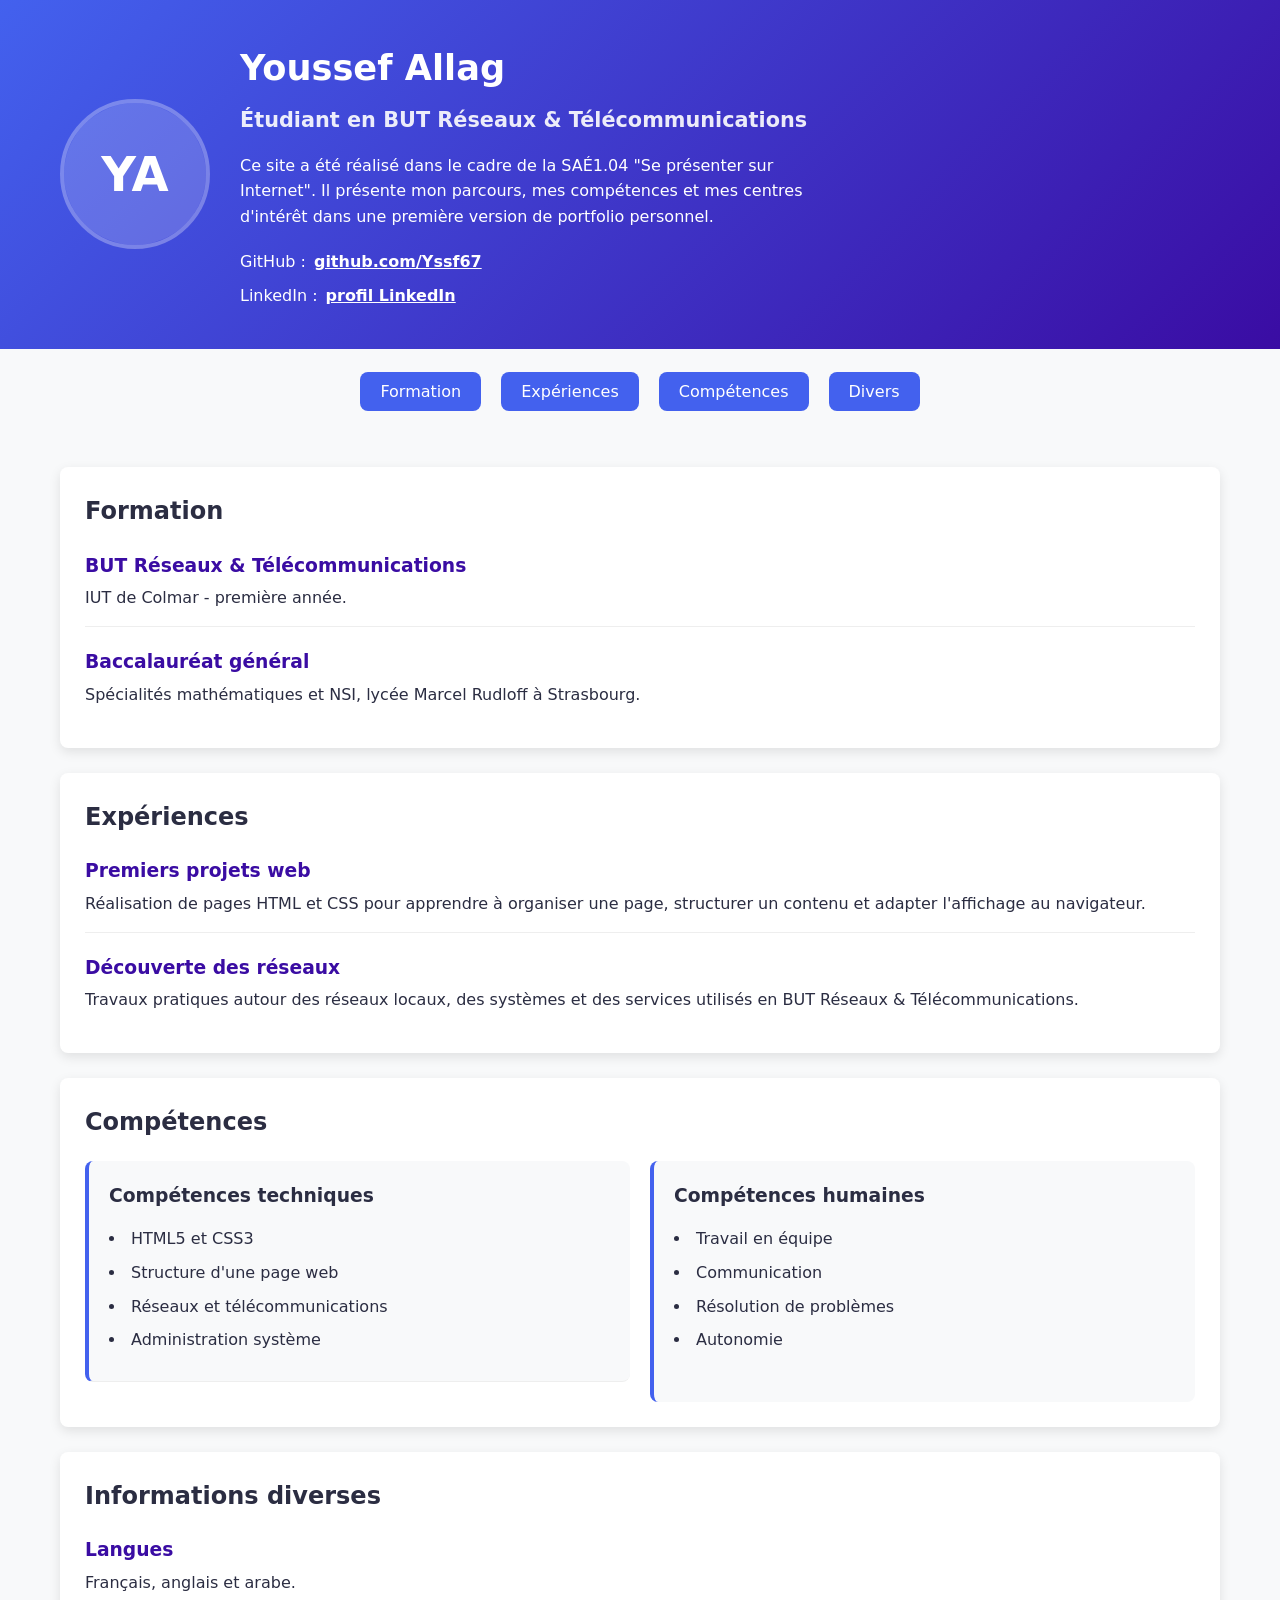
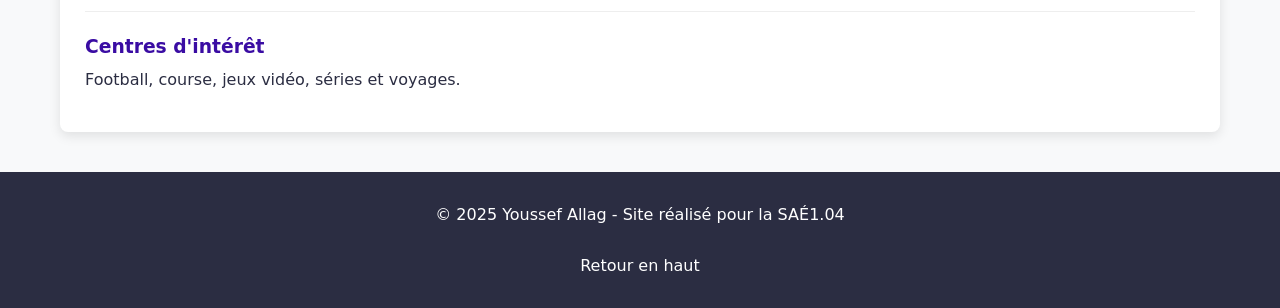
==== assets/sites/sae104/index.html @ 1b50af47 "Ajouter le lien vers le site SAE104" ====
<!doctype html>
<html lang="fr">
<head>
  <meta charset="UTF-8">
  <meta name="viewport" content="width=device-width, initial-scale=1.0">
  <meta name="author" content="Youssef Allag">
  <meta name="description" content="Site de présentation réalisé pour la SAÉ1.04 : se présenter sur Internet.">
  <title>Youssef Allag - Site SAÉ1.04</title>
  <link rel="stylesheet" href="style.css">
</head>
<body>
  <header id="accueil">
    <div class="container">
      <div class="header-content">
        <div class="photo-container" aria-hidden="true">
          <span>YA</span>
        </div>
        <div class="header-text">
          <h1>Youssef Allag</h1>
          <h2>Étudiant en BUT Réseaux & Télécommunications</h2>
          <p>
            Ce site a été réalisé dans le cadre de la SAÉ1.04 "Se présenter sur Internet".
            Il présente mon parcours, mes compétences et mes centres d'intérêt dans une première
            version de portfolio personnel.
          </p>
          <div class="contact-info">
            <p>GitHub : <a href="https://github.com/Yssf67" target="_blank" rel="noreferrer">github.com/Yssf67</a></p>
            <p>LinkedIn : <a href="https://www.linkedin.com/in/youssef-allag-641799397/" target="_blank" rel="noreferrer">profil LinkedIn</a></p>
          </div>
        </div>
      </div>
    </div>
  </header>

  <main class="container">
    <nav class="main-nav" aria-label="Navigation du site SAÉ1.04">
      <ul>
        <li><a href="#formation">Formation</a></li>
        <li><a href="#experiences">Expériences</a></li>
        <li><a href="#competences">Compétences</a></li>
        <li><a href="#divers">Divers</a></li>
      </ul>
    </nav>

    <section id="formation">
      <h2>Formation</h2>
      <article>
        <h3>BUT Réseaux & Télécommunications</h3>
        <p>IUT de Colmar - première année.</p>
      </article>
      <article>
        <h3>Baccalauréat général</h3>
        <p>Spécialités mathématiques et NSI, lycée Marcel Rudloff à Strasbourg.</p>
      </article>
    </section>

    <section id="experiences">
      <h2>Expériences</h2>
      <article>
        <h3>Premiers projets web</h3>
        <p>
          Réalisation de pages HTML et CSS pour apprendre à organiser une page,
          structurer un contenu et adapter l'affichage au navigateur.
        </p>
      </article>
      <article>
        <h3>Découverte des réseaux</h3>
        <p>
          Travaux pratiques autour des réseaux locaux, des systèmes et des services
          utilisés en BUT Réseaux & Télécommunications.
        </p>
      </article>
    </section>

    <section id="competences">
      <h2>Compétences</h2>
      <div class="skills-grid">
        <article class="skill-category">
          <h3>Compétences techniques</h3>
          <ul>
            <li>HTML5 et CSS3</li>
            <li>Structure d'une page web</li>
            <li>Réseaux et télécommunications</li>
            <li>Administration système</li>
          </ul>
        </article>
        <article class="skill-category">
          <h3>Compétences humaines</h3>
          <ul>
            <li>Travail en équipe</li>
            <li>Communication</li>
            <li>Résolution de problèmes</li>
            <li>Autonomie</li>
          </ul>
        </article>
      </div>
    </section>

    <section id="divers">
      <h2>Informations diverses</h2>
      <article>
        <h3>Langues</h3>
        <p>Français, anglais et arabe.</p>
      </article>
      <article>
        <h3>Centres d'intérêt</h3>
        <p>Football, course, jeux vidéo, séries et voyages.</p>
      </article>
    </section>
  </main>

  <footer>
    <div class="container">
      <div class="footer-content">
        <p>&copy; 2025 Youssef Allag - Site réalisé pour la SAÉ1.04</p>
        <a href="#accueil" class="back-to-top">Retour en haut</a>
      </div>
    </div>
  </footer>
</body>
</html>
---- assets/sites/sae104/style.css ----
/* Variables et reset simplifiées */
:root {
    --primary: #4361ee;
    --secondary: #3a0ca3;
    --dark: #2b2d42;
    --light: #f8f9fa;
    --gray: #6c757d;
    --shadow: 0 4px 12px rgba(0, 0, 0, 0.1);
    --radius: 8px;
}

* {
    margin: 0;
    padding: 0;
    box-sizing: border-box;
}

html {
    scroll-behavior: smooth;
}

body {
    font-family: 'Segoe UI', system-ui, -apple-system, sans-serif;
    line-height: 1.6;
    background-color: var(--light);
    color: var(--dark);
}

.container {
    max-width: 1200px;
    margin: 0 auto;
    padding: 0 20px;
}

/* Header */
header {
    background: linear-gradient(135deg, var(--primary) 0%, var(--secondary) 100%);
    color: white;
    padding: 40px 0;
    margin-bottom: 30px;
}

.header-content {
    display: flex;
    align-items: center;
    gap: 30px;
}

.photo-container {
    width: 150px;
    height: 150px;
    border-radius: 50%;
    overflow: hidden;
    border: 4px solid rgba(255, 255, 255, 0.3);
}

.photo-container img {
    width: 100%;
    height: 100%;
    object-fit: cover;
}

.photo-container span {
    width: 100%;
    height: 100%;
    display: grid;
    place-items: center;
    background: rgba(255, 255, 255, 0.18);
    color: white;
    font-size: 3rem;
    font-weight: 800;
}

.header-text h1 {
    font-size: 2.2rem;
    margin-bottom: 8px;
}

.header-text h2 {
    font-size: 1.3rem;
    margin-bottom: 15px;
    opacity: 0.9;
}

.header-text p {
    margin-bottom: 20px;
    max-width: 600px;
}

.contact-info {
    display: flex;
    flex-direction: column;
    gap: 8px;
}

.contact-info p {
    margin: 0;
    display: flex;
    align-items: center;
    gap: 8px;
}

.contact-info a {
    color: white;
    font-weight: 700;
}

/* Navigation */
.main-nav {
    margin-bottom: 30px;
}

.main-nav ul {
    display: flex;
    justify-content: center;
    flex-wrap: wrap;
    gap: 20px;
    list-style: none;
}

.main-nav a {
    background: var(--primary);
    color: white;
    padding: 10px 20px;
    border-radius: var(--radius);
    text-decoration: none;
    transition: background-color 0.3s;
}

.main-nav a:hover {
    background: var(--secondary);
}

/* Sections principales */
main {
    display: flex;
    flex-direction: column;
    gap: 25px;
}

section {
    background: white;
    border-radius: var(--radius);
    padding: 25px;
    box-shadow: var(--shadow);
}

section h2 {
    color: var(--dark);
    margin-bottom: 20px;
    font-size: 1.5rem;
    display: flex;
    align-items: center;
    gap: 10px;
}

section h2 i {
    color: var(--primary);
}

/* Articles dans les sections */
article {
    margin-bottom: 20px;
    padding-bottom: 15px;
    border-bottom: 1px solid #eee;
}

article:last-child {
    border-bottom: none;
    margin-bottom: 0;
}

article h3 {
    color: var(--secondary);
    margin-bottom: 5px;
}

/* Grille des compétences */
.skills-grid {
    display: grid;
    grid-template-columns: repeat(auto-fit, minmax(250px, 1fr));
    gap: 20px;
}

.skill-category {
    background: #f8f9fa;
    padding: 20px;
    border-radius: var(--radius);
    border-left: 4px solid var(--primary);
}

.skill-category h3 {
    margin-bottom: 15px;
    color: var(--dark);
}

/* Listes */
ul {
    list-style-position: inside;
}

li {
    margin-bottom: 8px;
}

/* Footer */
footer {
    background: var(--dark);
    color: white;
    text-align: center;
    padding: 30px 0;
    margin-top: 40px;
}

.footer-content {
    display: flex;
    flex-direction: column;
    align-items: center;
    gap: 15px;
}

.social-links {
    display: flex;
    gap: 15px;
}

.social-links a {
    color: white;
    background: rgba(255, 255, 255, 0.1);
    width: 40px;
    height: 40px;
    border-radius: 50%;
    display: flex;
    align-items: center;
    justify-content: center;
    text-decoration: none;
    transition: background-color 0.3s;
}

.social-links a:hover {
    background: var(--primary);
}

.back-to-top {
    color: white;
    text-decoration: none;
    display: flex;
    align-items: center;
    gap: 8px;
    margin-top: 10px;
}

/* Responsive */
@media (max-width: 768px) {
    .header-content {
        flex-direction: column;
        text-align: center;
    }
    
    .main-nav ul {
        flex-direction: column;
        align-items: center;
    }
    
    .skills-grid {
        grid-template-columns: 1fr;
    }
    
    .container {
        padding: 0 15px;
    }
    
    section {
        padding: 20px;
    }
}

/* Redimensionnement testé à 50% */
@media (max-width: 600px) {
    .header-text h1 {
        font-size: 1.8rem;
    }
    
    .header-text h2 {
        font-size: 1.1rem;
    }
    
    section h2 {
        font-size: 1.3rem;
    }
}
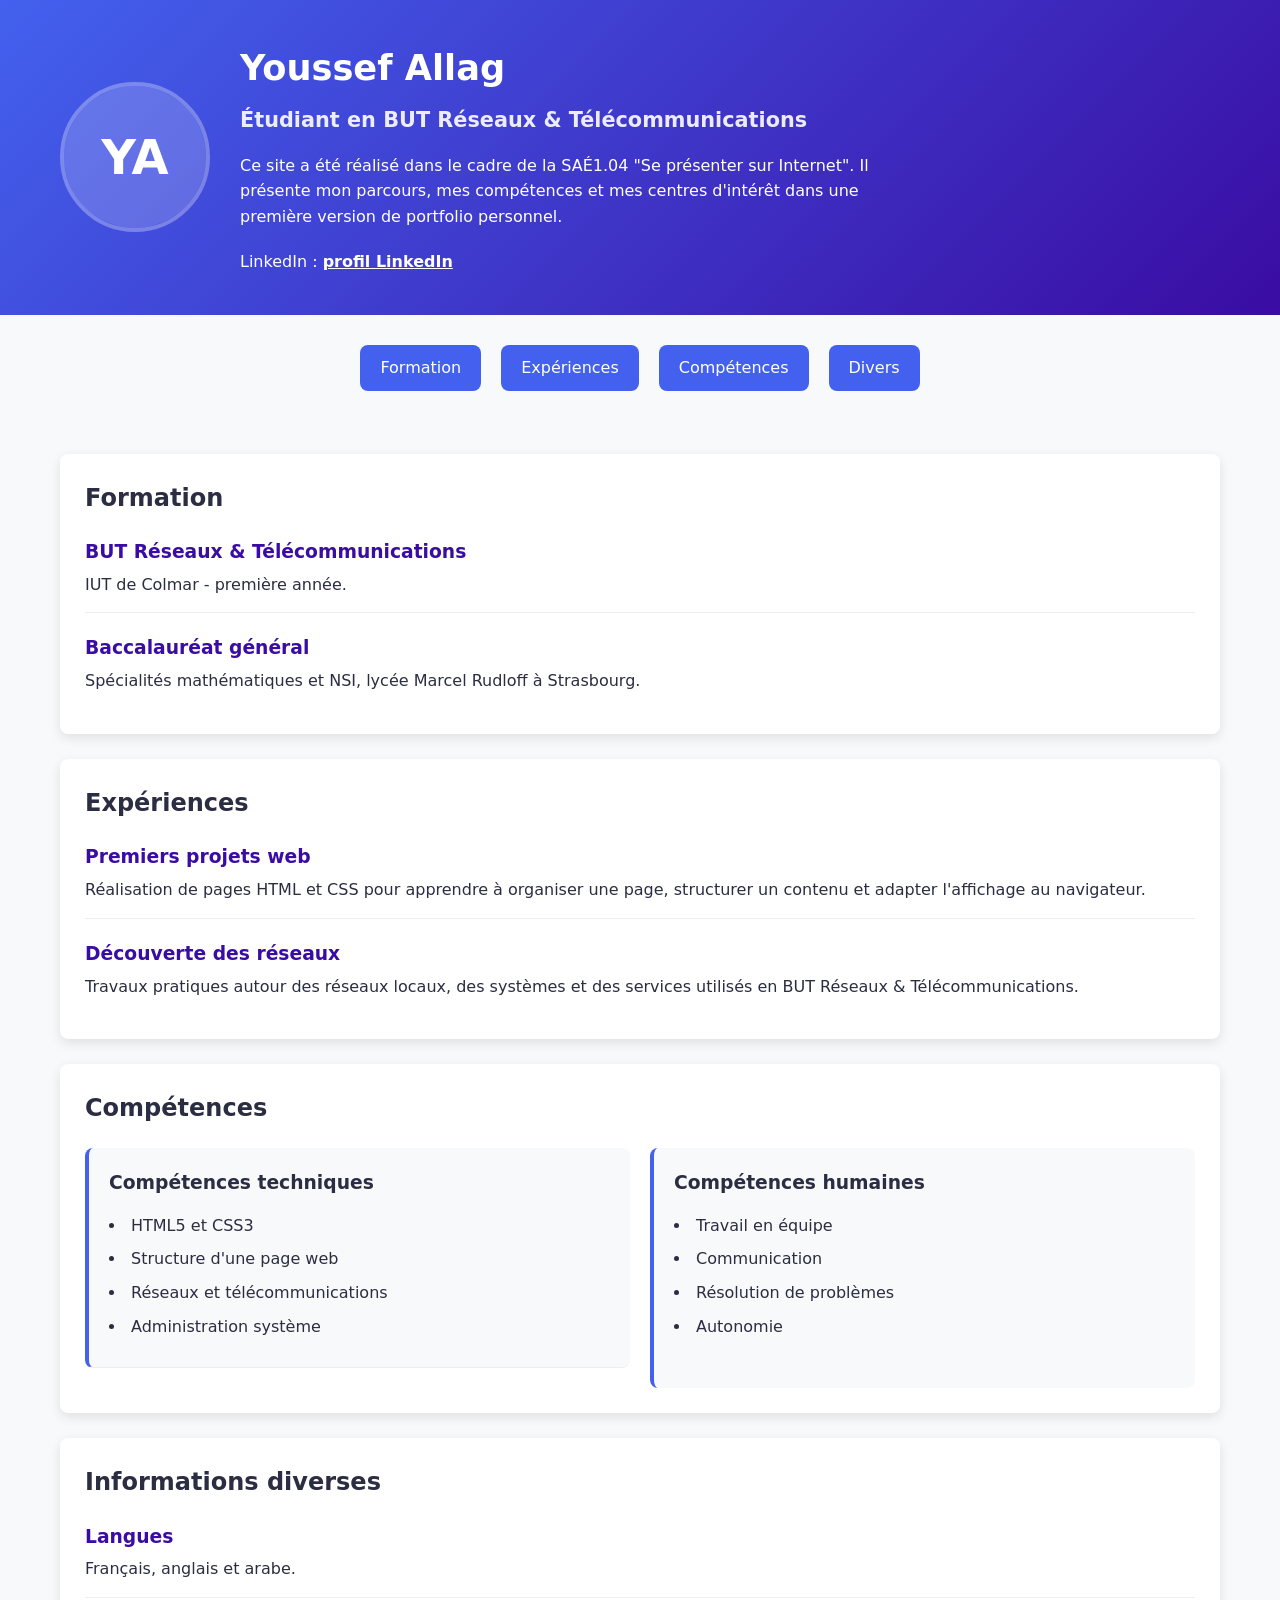
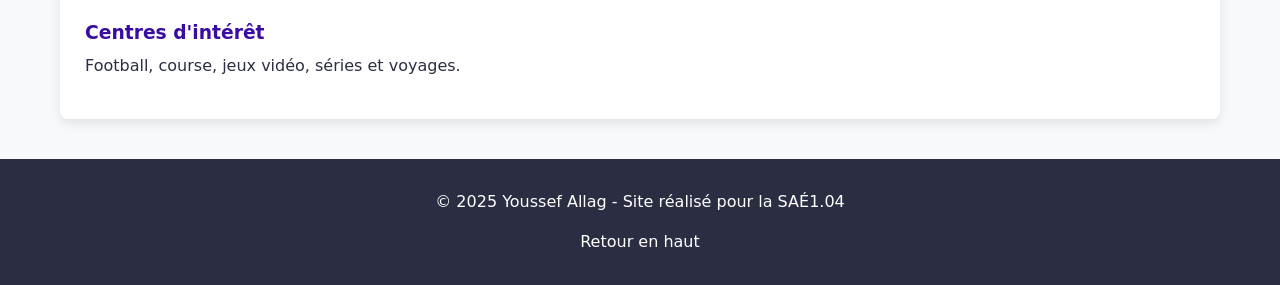
==== commit 71eb66be: "Integrer le site SAE104 sans lien GitHub" ====
--- a/assets/sites/sae104/index.html
+++ b/assets/sites/sae104/index.html
@@ -12,19 +12,12 @@
   <header id="accueil">
     <div class="container">
       <div class="header-content">
-        <div class="photo-container" aria-hidden="true">
-          <span>YA</span>
-        </div>
+        <div class="photo-container" aria-hidden="true"><span>YA</span></div>
         <div class="header-text">
           <h1>Youssef Allag</h1>
           <h2>Étudiant en BUT Réseaux & Télécommunications</h2>
-          <p>
-            Ce site a été réalisé dans le cadre de la SAÉ1.04 "Se présenter sur Internet".
-            Il présente mon parcours, mes compétences et mes centres d'intérêt dans une première
-            version de portfolio personnel.
-          </p>
+          <p>Ce site a été réalisé dans le cadre de la SAÉ1.04 "Se présenter sur Internet". Il présente mon parcours, mes compétences et mes centres d'intérêt dans une première version de portfolio personnel.</p>
           <div class="contact-info">
-            <p>GitHub : <a href="https://github.com/Yssf67" target="_blank" rel="noreferrer">github.com/Yssf67</a></p>
             <p>LinkedIn : <a href="https://www.linkedin.com/in/youssef-allag-641799397/" target="_blank" rel="noreferrer">profil LinkedIn</a></p>
           </div>
         </div>
@@ -58,17 +51,11 @@
       <h2>Expériences</h2>
       <article>
         <h3>Premiers projets web</h3>
-        <p>
-          Réalisation de pages HTML et CSS pour apprendre à organiser une page,
-          structurer un contenu et adapter l'affichage au navigateur.
-        </p>
+        <p>Réalisation de pages HTML et CSS pour apprendre à organiser une page, structurer un contenu et adapter l'affichage au navigateur.</p>
       </article>
       <article>
         <h3>Découverte des réseaux</h3>
-        <p>
-          Travaux pratiques autour des réseaux locaux, des systèmes et des services
-          utilisés en BUT Réseaux & Télécommunications.
-        </p>
+        <p>Travaux pratiques autour des réseaux locaux, des systèmes et des services utilisés en BUT Réseaux & Télécommunications.</p>
       </article>
     </section>
 
--- a/assets/sites/sae104/style.css
+++ b/assets/sites/sae104/style.css
@@ -1,291 +1,46 @@
-/* Variables et reset simplifiées */
 :root {
-    --primary: #4361ee;
-    --secondary: #3a0ca3;
-    --dark: #2b2d42;
-    --light: #f8f9fa;
-    --gray: #6c757d;
-    --shadow: 0 4px 12px rgba(0, 0, 0, 0.1);
-    --radius: 8px;
+  --primary: #4361ee;
+  --secondary: #3a0ca3;
+  --dark: #2b2d42;
+  --light: #f8f9fa;
+  --shadow: 0 4px 12px rgba(0, 0, 0, 0.1);
+  --radius: 8px;
 }
 
-* {
-    margin: 0;
-    padding: 0;
-    box-sizing: border-box;
+* { margin: 0; padding: 0; box-sizing: border-box; }
+html { scroll-behavior: smooth; }
+body { font-family: "Segoe UI", system-ui, -apple-system, sans-serif; line-height: 1.6; background-color: var(--light); color: var(--dark); }
+.container { max-width: 1200px; margin: 0 auto; padding: 0 20px; }
+header { color: white; padding: 40px 0; margin-bottom: 30px; background: linear-gradient(135deg, var(--primary), var(--secondary)); }
+.header-content { display: flex; align-items: center; gap: 30px; }
+.photo-container { width: 150px; height: 150px; flex: 0 0 150px; overflow: hidden; border: 4px solid rgba(255,255,255,.3); border-radius: 50%; }
+.photo-container span { width: 100%; height: 100%; display: grid; place-items: center; background: rgba(255,255,255,.18); color: white; font-size: 3rem; font-weight: 800; }
+.header-text h1 { margin-bottom: 8px; font-size: 2.2rem; }
+.header-text h2 { margin-bottom: 15px; font-size: 1.3rem; opacity: .9; }
+.header-text p { max-width: 650px; margin-bottom: 20px; }
+.contact-info p { margin: 0; }
+.contact-info a { color: white; font-weight: 700; }
+.main-nav { margin-bottom: 30px; }
+.main-nav ul { display: flex; justify-content: center; flex-wrap: wrap; gap: 20px; list-style: none; }
+.main-nav a { display: inline-block; padding: 10px 20px; border-radius: var(--radius); color: white; background: var(--primary); text-decoration: none; }
+.main-nav a:hover { background: var(--secondary); }
+main { display: flex; flex-direction: column; gap: 25px; }
+section { padding: 25px; border-radius: var(--radius); background: white; box-shadow: var(--shadow); }
+section h2 { margin-bottom: 20px; color: var(--dark); font-size: 1.5rem; }
+article { margin-bottom: 20px; padding-bottom: 15px; border-bottom: 1px solid #eee; }
+article:last-child { margin-bottom: 0; border-bottom: none; }
+article h3 { margin-bottom: 5px; color: var(--secondary); }
+.skills-grid { display: grid; grid-template-columns: repeat(auto-fit, minmax(250px, 1fr)); gap: 20px; }
+.skill-category { padding: 20px; border-left: 4px solid var(--primary); border-radius: var(--radius); background: #f8f9fa; }
+.skill-category h3 { margin-bottom: 15px; color: var(--dark); }
+ul { list-style-position: inside; }
+li { margin-bottom: 8px; }
+footer { margin-top: 40px; padding: 30px 0; color: white; background: var(--dark); text-align: center; }
+.footer-content { display: flex; flex-direction: column; align-items: center; gap: 15px; }
+.back-to-top { color: white; text-decoration: none; }
+
+@media (max-width: 768px) {
+  .header-content { flex-direction: column; text-align: center; }
+  .main-nav ul { flex-direction: column; align-items: center; }
+  .skills-grid { grid-template-columns: 1fr; }
 }
-
-html {
-    scroll-behavior: smooth;
-}
-
-body {
-    font-family: 'Segoe UI', system-ui, -apple-system, sans-serif;
-    line-height: 1.6;
-    background-color: var(--light);
-    color: var(--dark);
-}
-
-.container {
-    max-width: 1200px;
-    margin: 0 auto;
-    padding: 0 20px;
-}
-
-/* Header */
-header {
-    background: linear-gradient(135deg, var(--primary) 0%, var(--secondary) 100%);
-    color: white;
-    padding: 40px 0;
-    margin-bottom: 30px;
-}
-
-.header-content {
-    display: flex;
-    align-items: center;
-    gap: 30px;
-}
-
-.photo-container {
-    width: 150px;
-    height: 150px;
-    border-radius: 50%;
-    overflow: hidden;
-    border: 4px solid rgba(255, 255, 255, 0.3);
-}
-
-.photo-container img {
-    width: 100%;
-    height: 100%;
-    object-fit: cover;
-}
-
-.photo-container span {
-    width: 100%;
-    height: 100%;
-    display: grid;
-    place-items: center;
-    background: rgba(255, 255, 255, 0.18);
-    color: white;
-    font-size: 3rem;
-    font-weight: 800;
-}
-
-.header-text h1 {
-    font-size: 2.2rem;
-    margin-bottom: 8px;
-}
-
-.header-text h2 {
-    font-size: 1.3rem;
-    margin-bottom: 15px;
-    opacity: 0.9;
-}
-
-.header-text p {
-    margin-bottom: 20px;
-    max-width: 600px;
-}
-
-.contact-info {
-    display: flex;
-    flex-direction: column;
-    gap: 8px;
-}
-
-.contact-info p {
-    margin: 0;
-    display: flex;
-    align-items: center;
-    gap: 8px;
-}
-
-.contact-info a {
-    color: white;
-    font-weight: 700;
-}
-
-/* Navigation */
-.main-nav {
-    margin-bottom: 30px;
-}
-
-.main-nav ul {
-    display: flex;
-    justify-content: center;
-    flex-wrap: wrap;
-    gap: 20px;
-    list-style: none;
-}
-
-.main-nav a {
-    background: var(--primary);
-    color: white;
-    padding: 10px 20px;
-    border-radius: var(--radius);
-    text-decoration: none;
-    transition: background-color 0.3s;
-}
-
-.main-nav a:hover {
-    background: var(--secondary);
-}
-
-/* Sections principales */
-main {
-    display: flex;
-    flex-direction: column;
-    gap: 25px;
-}
-
-section {
-    background: white;
-    border-radius: var(--radius);
-    padding: 25px;
-    box-shadow: var(--shadow);
-}
-
-section h2 {
-    color: var(--dark);
-    margin-bottom: 20px;
-    font-size: 1.5rem;
-    display: flex;
-    align-items: center;
-    gap: 10px;
-}
-
-section h2 i {
-    color: var(--primary);
-}
-
-/* Articles dans les sections */
-article {
-    margin-bottom: 20px;
-    padding-bottom: 15px;
-    border-bottom: 1px solid #eee;
-}
-
-article:last-child {
-    border-bottom: none;
-    margin-bottom: 0;
-}
-
-article h3 {
-    color: var(--secondary);
-    margin-bottom: 5px;
-}
-
-/* Grille des compétences */
-.skills-grid {
-    display: grid;
-    grid-template-columns: repeat(auto-fit, minmax(250px, 1fr));
-    gap: 20px;
-}
-
-.skill-category {
-    background: #f8f9fa;
-    padding: 20px;
-    border-radius: var(--radius);
-    border-left: 4px solid var(--primary);
-}
-
-.skill-category h3 {
-    margin-bottom: 15px;
-    color: var(--dark);
-}
-
-/* Listes */
-ul {
-    list-style-position: inside;
-}
-
-li {
-    margin-bottom: 8px;
-}
-
-/* Footer */
-footer {
-    background: var(--dark);
-    color: white;
-    text-align: center;
-    padding: 30px 0;
-    margin-top: 40px;
-}
-
-.footer-content {
-    display: flex;
-    flex-direction: column;
-    align-items: center;
-    gap: 15px;
-}
-
-.social-links {
-    display: flex;
-    gap: 15px;
-}
-
-.social-links a {
-    color: white;
-    background: rgba(255, 255, 255, 0.1);
-    width: 40px;
-    height: 40px;
-    border-radius: 50%;
-    display: flex;
-    align-items: center;
-    justify-content: center;
-    text-decoration: none;
-    transition: background-color 0.3s;
-}
-
-.social-links a:hover {
-    background: var(--primary);
-}
-
-.back-to-top {
-    color: white;
-    text-decoration: none;
-    display: flex;
-    align-items: center;
-    gap: 8px;
-    margin-top: 10px;
-}
-
-/* Responsive */
-@media (max-width: 768px) {
-    .header-content {
-        flex-direction: column;
-        text-align: center;
-    }
-    
-    .main-nav ul {
-        flex-direction: column;
-        align-items: center;
-    }
-    
-    .skills-grid {
-        grid-template-columns: 1fr;
-    }
-    
-    .container {
-        padding: 0 15px;
-    }
-    
-    section {
-        padding: 20px;
-    }
-}
-
-/* Redimensionnement testé à 50% */
-@media (max-width: 600px) {
-    .header-text h1 {
-        font-size: 1.8rem;
-    }
-    
-    .header-text h2 {
-        font-size: 1.1rem;
-    }
-    
-    section h2 {
-        font-size: 1.3rem;
-    }
-}
